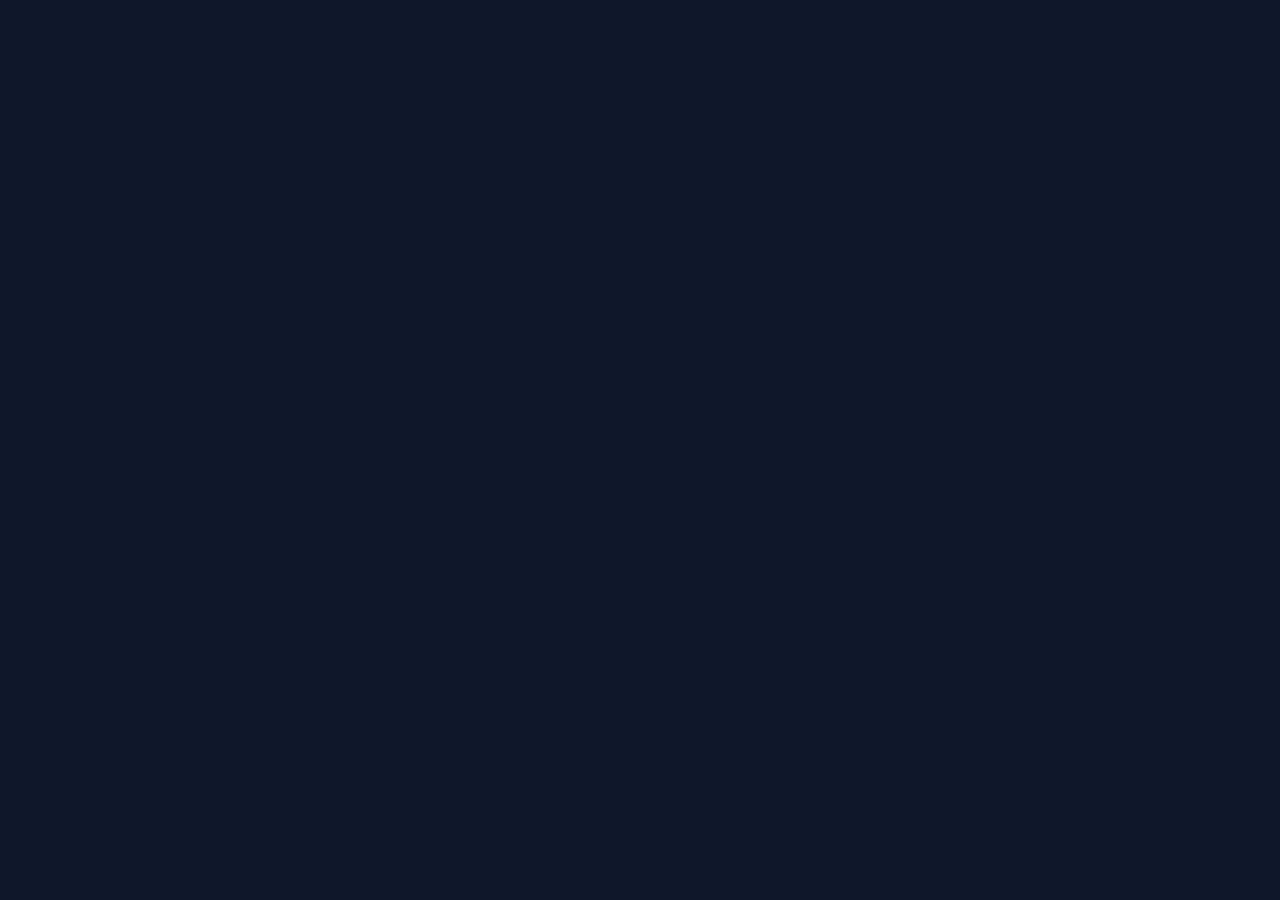
==== portal-de-noticias/index.html @ d1f11b8d "add fonts to project" ====
<!DOCTYPE html>
<html lang="pt-br">
<head>
  <link rel="preconnect" href="https://fonts.googleapis.com">
  <link rel="preconnect" href="https://fonts.gstatic.com" crossorigin>
  <meta charset="UTF-8">
  <meta name="viewport" content="width=device-width, initial-scale=1.0">
  <title>Portal de Notícias</title>
  <link rel="stylesheet" href="styles/index.css">
  <link href="https://fonts.googleapis.com/css2?family=Archivo:ital,wght@0,100..900;1,100..900&display=swap" rel="stylesheet">
</head>
<body>
</body>
</html>
---- portal-de-noticias/styles/index.css ----
@import url(global.css);
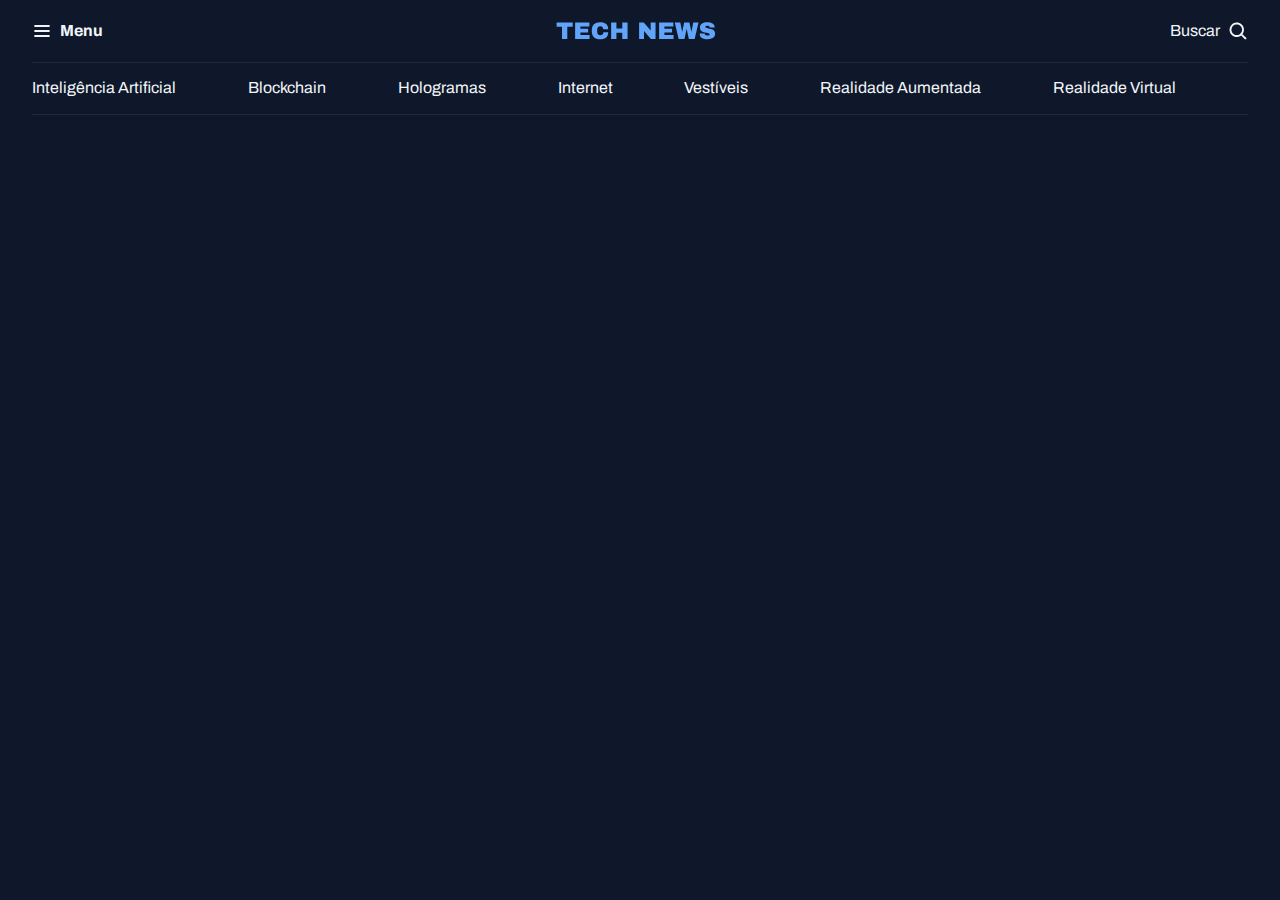
==== commit 4bf34fb7: "criar cabeçalho da aplicação" ====
--- a/portal-de-noticias/index.html
+++ b/portal-de-noticias/index.html
@@ -10,5 +10,29 @@
   <link href="https://fonts.googleapis.com/css2?family=Archivo:ital,wght@0,100..900;1,100..900&display=swap" rel="stylesheet">
 </head>
 <body>
+  <header class="container">
+    <nav id="primary" class="grid grid-flow-col">
+      <div>
+        <img src="assets/icons/list.svg" alt="ícone de menu">
+        <strong>Menu</strong>
+      </div>
+      <div>
+        <img src="assets/logo.svg" alt="TechNews Logo">
+      </div>
+      <div>
+        <span>Buscar</span>
+        <img src="assets/icons/magnifying-glass.svg" alt="ícone de lupa para pesquisa">
+      </div>
+    </nav>
+    <nav id="secondary" class="grid grid-flow-col">
+      <a href="#">Inteligência Artificial</a>
+      <a href="#">Blockchain</a>
+      <a href="#">Hologramas</a>
+      <a href="#">Internet</a>
+      <a href="#">Vestíveis</a>
+      <a href="#">Realidade Aumentada</a>
+      <a href="#">Realidade Virtual</a>
+    </nav>
+  </header>
 </body>
 </html>--- a/portal-de-noticias/styles/index.css
+++ b/portal-de-noticias/styles/index.css
@@ -1 +1,2 @@
-@import url(global.css);+@import url(global.css);
+@import url(header.css);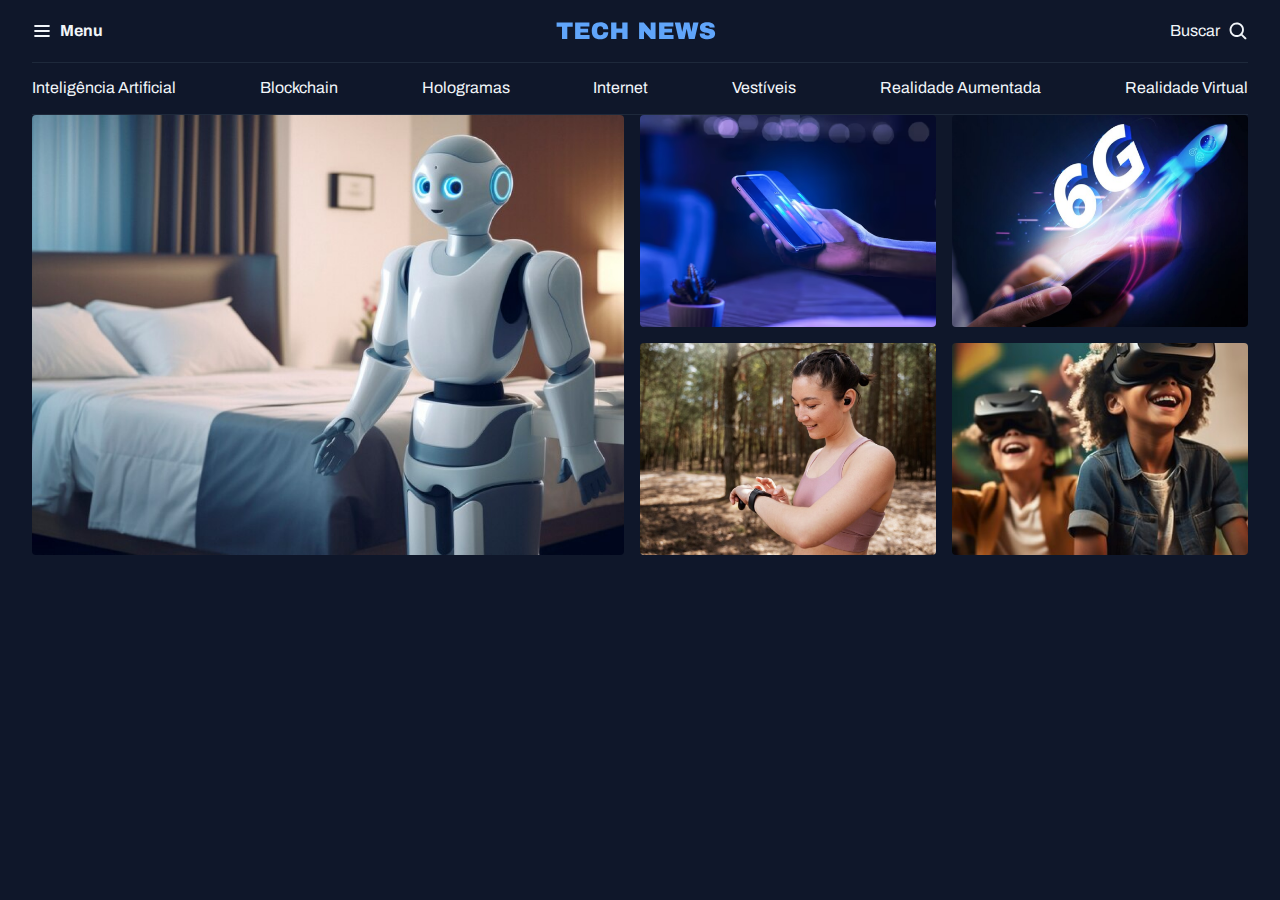
==== commit e12a063d: "structure highlights section" ====
--- a/portal-de-noticias/index.html
+++ b/portal-de-noticias/index.html
@@ -34,5 +34,26 @@
       <a href="#">Realidade Virtual</a>
     </nav>
   </header>
+  <main class="grid container">
+    <section id="featured" class="grid grid-flow-col gap-16">
+      <div>
+        <img src="assets/images/image-01.png" alt="">
+      </div>
+      <div class="grid grid-cols-2 gap-16">
+        <div>
+          <img src="assets/images/image-02.png" alt="">
+        </div>
+        <div>
+          <img src="assets/images/image-03.png" alt="">
+        </div>
+        <div>
+          <img src="assets/images/image-04.png" alt="">
+        </div>
+        <div>
+          <img src="assets/images/image-05.png" alt="">
+        </div>
+      </div>
+    </section>
+  </main>
 </body>
 </html>--- a/portal-de-noticias/styles/index.css
+++ b/portal-de-noticias/styles/index.css
@@ -1,2 +1,4 @@
 @import url(global.css);
-@import url(header.css);+@import url(utility.css);
+@import url(header.css);
+@import url(sections.css);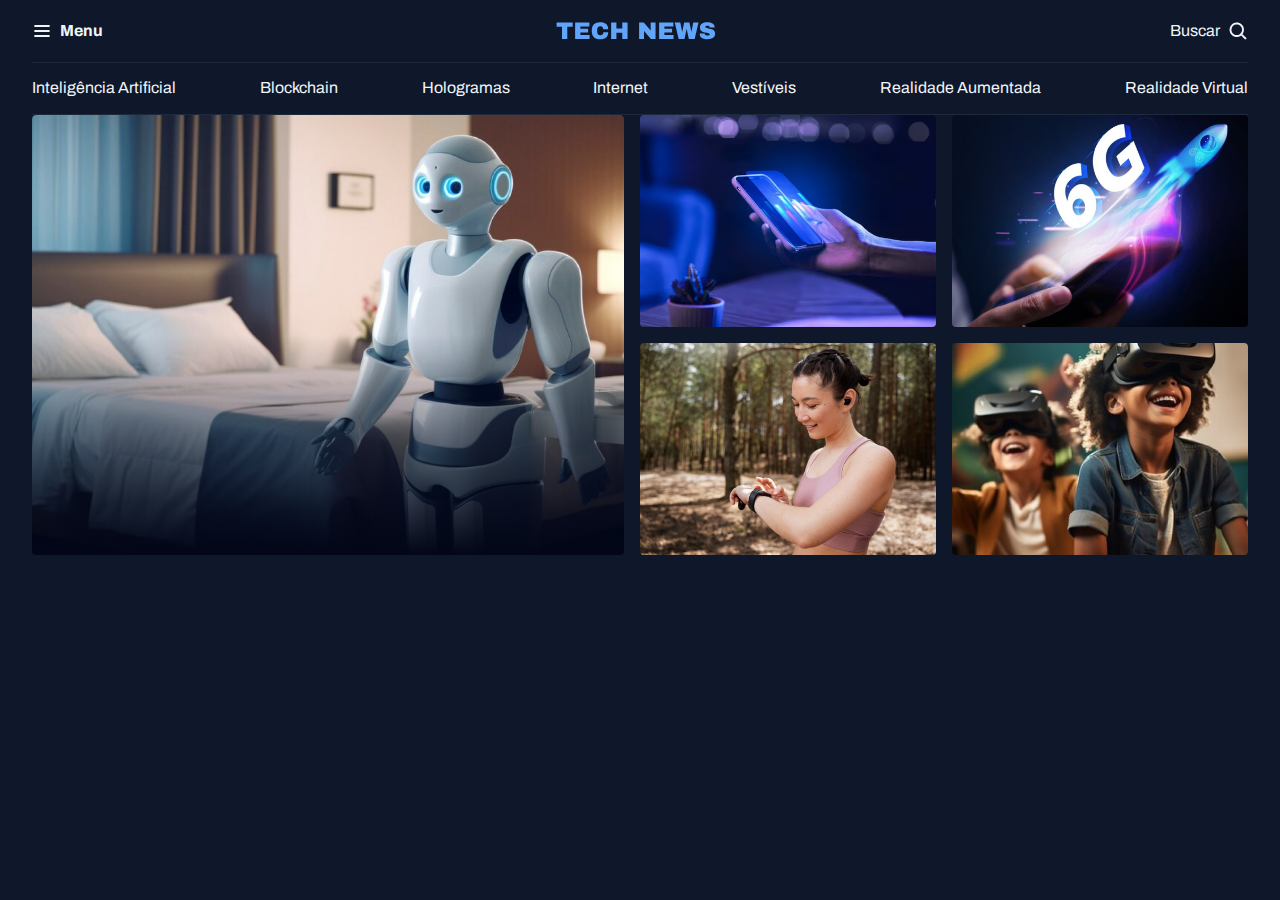
==== commit 83982ea6: "add background gradient to image" ====
--- a/portal-de-noticias/index.html
+++ b/portal-de-noticias/index.html
@@ -36,7 +36,7 @@
   </header>
   <main class="grid container">
     <section id="featured" class="grid grid-flow-col gap-16">
-      <div>
+      <div class="card">
         <img src="assets/images/image-01.png" alt="">
       </div>
       <div class="grid grid-cols-2 gap-16">
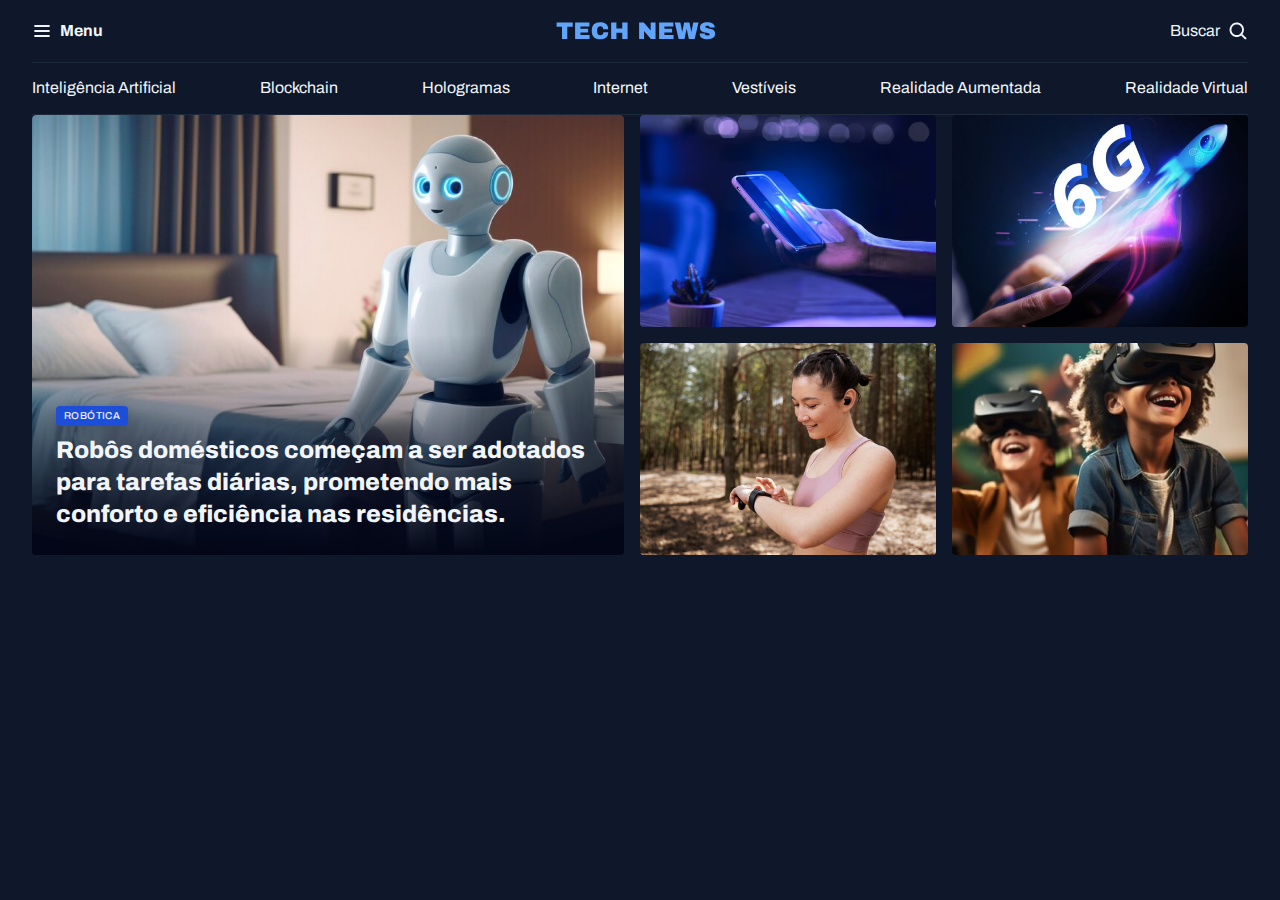
==== commit dc14ca7e: "adjust card content and add background gradient" ====
--- a/portal-de-noticias/index.html
+++ b/portal-de-noticias/index.html
@@ -38,6 +38,11 @@
     <section id="featured" class="grid grid-flow-col gap-16">
       <div class="card">
         <img src="assets/images/image-01.png" alt="">
+
+        <figcaption>
+          <span class="content-tag">robótica</span>
+          <h2 class="text-2xl">Robôs domésticos começam a ser adotados para tarefas diárias, prometendo mais conforto e eficiência nas residências.</h2>
+        </figcaption>
       </div>
       <div class="grid grid-cols-2 gap-16">
         <div>
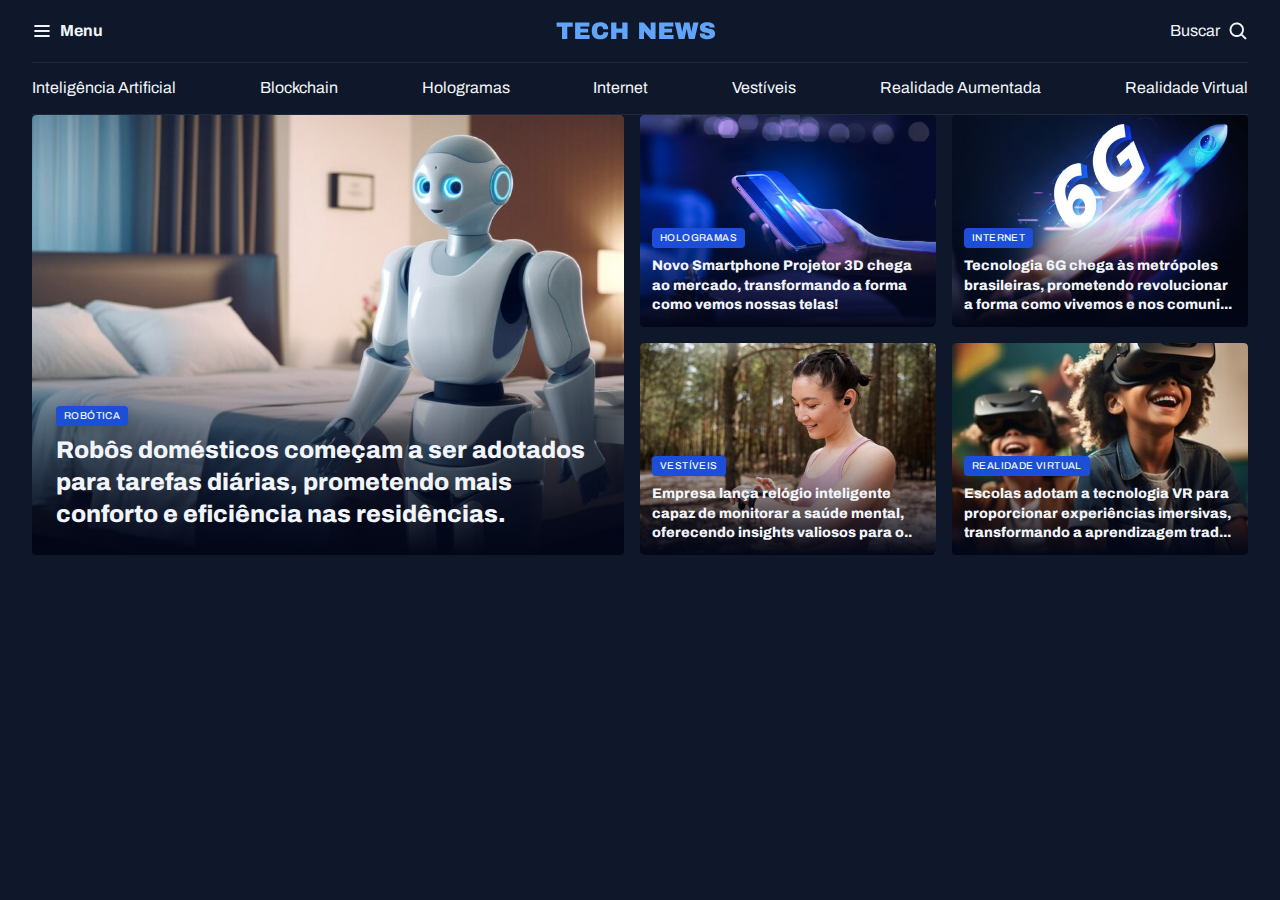
==== commit 37fa32c0: "finalize highlights section" ====
--- a/portal-de-noticias/index.html
+++ b/portal-de-noticias/index.html
@@ -36,27 +36,47 @@
   </header>
   <main class="grid container">
     <section id="featured" class="grid grid-flow-col gap-16">
-      <div class="card">
-        <img src="assets/images/image-01.png" alt="">
+      <figure class="card">
+        <img src="assets/images/image-01.png" alt="Robôs domésticos começam a ser adotados para tarefas diárias, prometendo mais conforto e eficiência nas residências.">
 
         <figcaption>
           <span class="content-tag">robótica</span>
           <h2 class="text-2xl">Robôs domésticos começam a ser adotados para tarefas diárias, prometendo mais conforto e eficiência nas residências.</h2>
         </figcaption>
-      </div>
+      </figure>
       <div class="grid grid-cols-2 gap-16">
-        <div>
-          <img src="assets/images/image-02.png" alt="">
-        </div>
-        <div>
-          <img src="assets/images/image-03.png" alt="">
-        </div>
-        <div>
+        <figure  class="card">
+          <img src="assets/images/image-02.png" alt="Novo Smartphone Projetor 3D chega ao mercado, transformando a forma como vemos nossas telas!">
+
+          <figcaption>
+            <span class="content-tag">hologramas</span>
+            <h2 class="text-lg">Novo Smartphone Projetor 3D chega ao mercado, transformando a forma como vemos nossas telas!</h2>
+          </figcaption>
+        </figure>
+        <figure  class="card">
+          <img src="assets/images/image-03.png" alt="Tecnologia 6G chega às metrópoles brasileiras, prometendo revolucionar a forma como vivemos e nos comunicamos.">
+
+          <figcaption>
+            <span class="content-tag">internet</span>
+            <h2 class="text-lg">Tecnologia 6G chega às metrópoles brasileiras, prometendo revolucionar a forma como vivemos e nos comuni...</h2>
+          </figcaption>
+        </figure>
+        <figure  class="card">
           <img src="assets/images/image-04.png" alt="">
-        </div>
-        <div>
-          <img src="assets/images/image-05.png" alt="">
-        </div>
+
+          <figcaption>
+            <span class="content-tag">vestíveis</span>
+            <h2 class="text-lg">Empresa lança relógio inteligente capaz de monitorar a saúde mental, oferecendo insights valiosos para o..</h2>
+          </figcaption>
+        </figure>
+        <figure  class="card">
+          <img src="assets/images/image-05.png" alt="Escolas adotam a tecnologia VR para proporcionar experiências imersivas, transformando a aprendizagem tradicional.">
+
+          <figcaption>
+            <span class="content-tag">realidade virtual</span>
+            <h2 class="text-lg">Escolas adotam a tecnologia VR para proporcionar experiências imersivas, transformando a aprendizagem trad...</h2>
+          </figcaption>
+        </figure>
       </div>
     </section>
   </main>
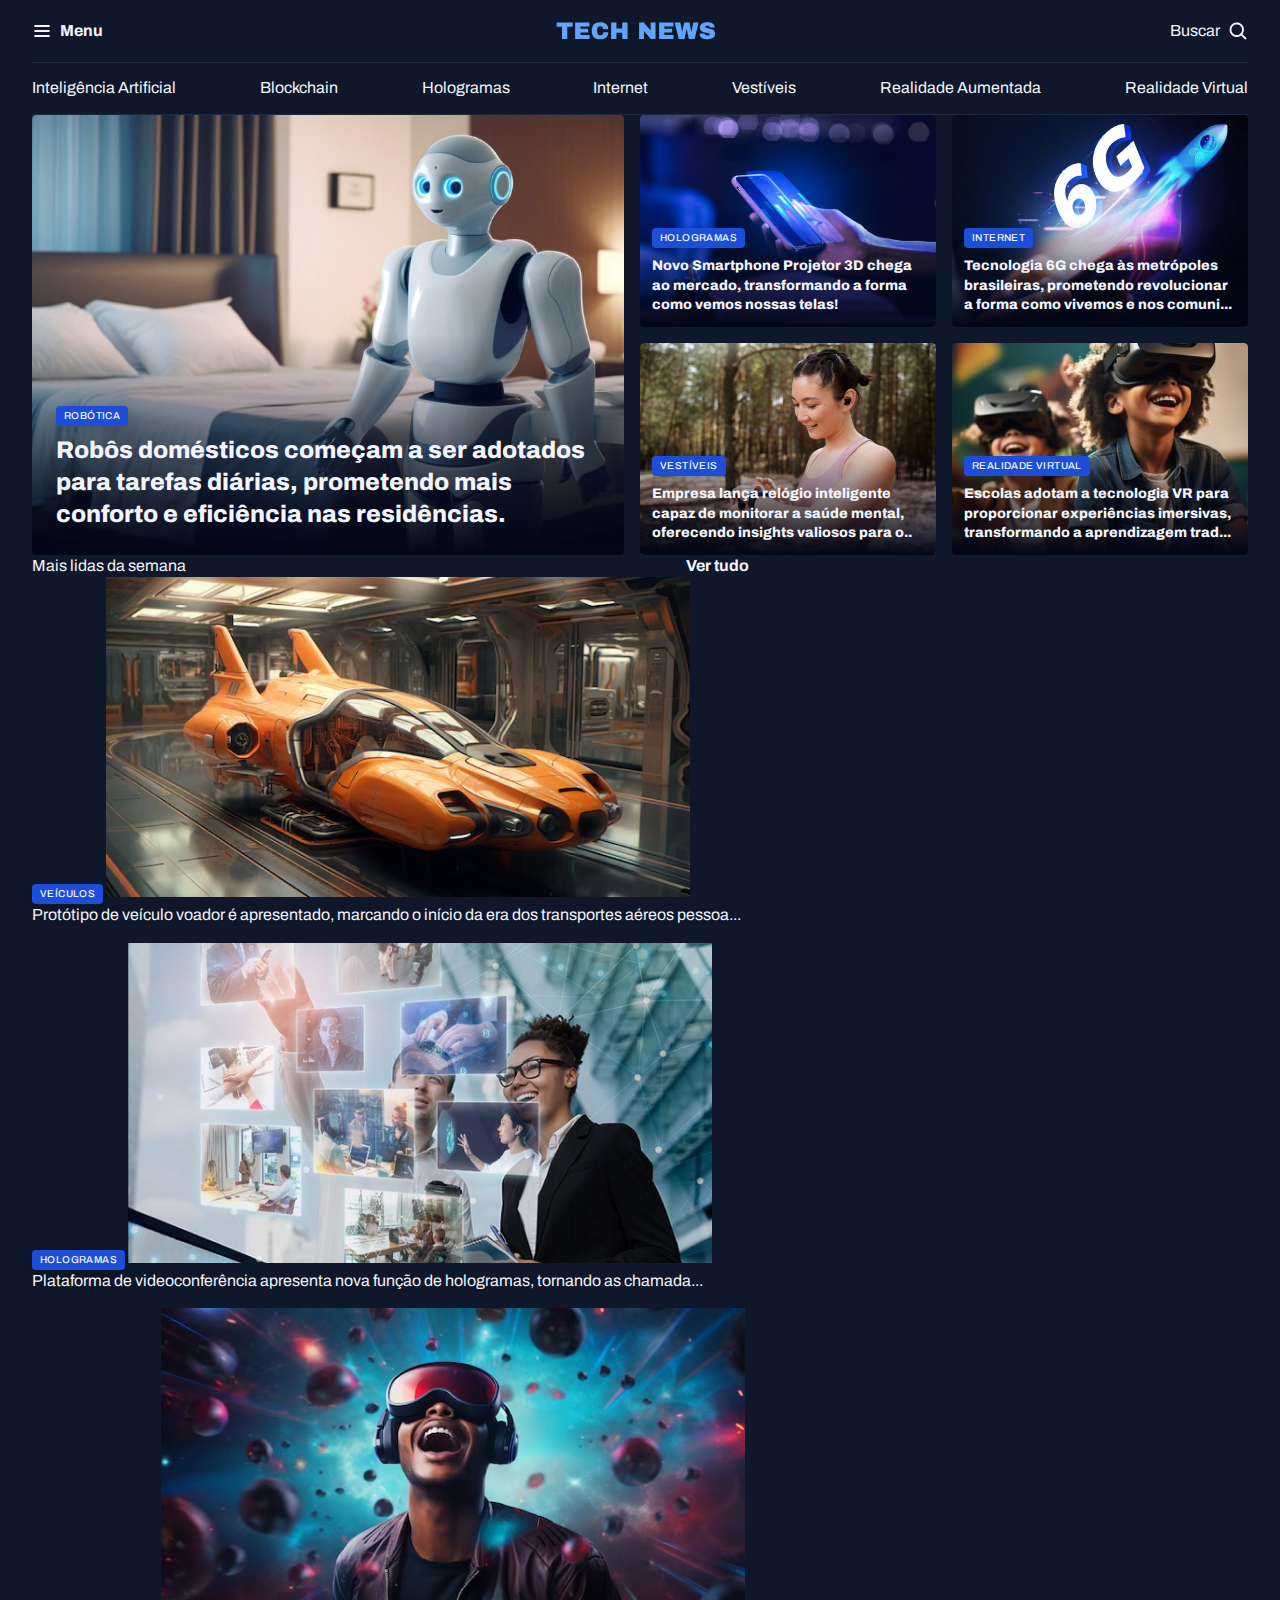
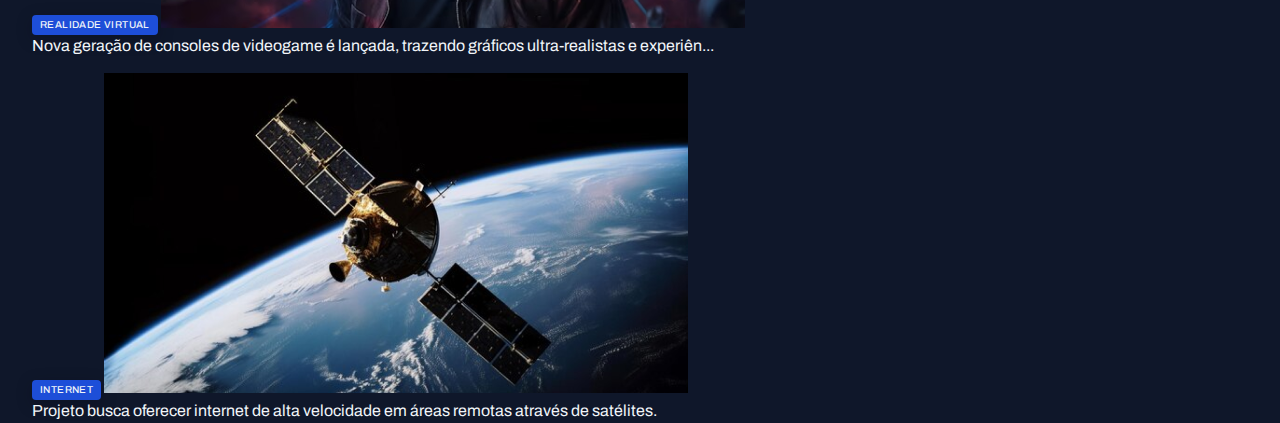
==== commit afe02c20: "structure Most Read of the Week section" ====
--- a/portal-de-noticias/index.html
+++ b/portal-de-noticias/index.html
@@ -79,6 +79,38 @@
         </figure>
       </div>
     </section>
+    <section id="weekly">
+      <header class="grid grid-flow-col">
+        <h3>Mais lidas da semana</h3>
+        <a href="#" class="grid grid-flow-col">
+          <strong>Ver tudo</strong>
+          <span></span>
+        </a>
+      </header>
+      <div class="grid gap-16">
+        <figure>
+          <span class="content-tag">veículos</span>
+          <img src="assets/images/image-06.png" alt="">
+          <p>Protótipo de veículo voador é apresentado, marcando o início da era dos transportes aéreos pessoa...</p>
+        </figure>
+        <figure>
+          <span class="content-tag">hologramas</span>
+          <img src="assets/images/image-07.png" alt="">
+          <p>Plataforma de videoconferência apresenta nova função de hologramas, tornando as chamada...</p>
+        </figure>
+        <figure>
+          <span class="content-tag">realidade virtual</span>
+          <img src="assets/images/image-08.png" alt="">
+          <p>Nova geração de consoles de videogame é lançada, trazendo gráficos ultra-realistas e experiên...</p>
+        </figure>
+        <figure>
+          <span class="content-tag">internet</span>
+          <img src="assets/images/image-09.png" alt="">
+          <p>Projeto busca oferecer internet de alta velocidade em áreas remotas através de satélites.</p>
+        </figure>
+
+      </div>
+    </section>
   </main>
 </body>
 </html>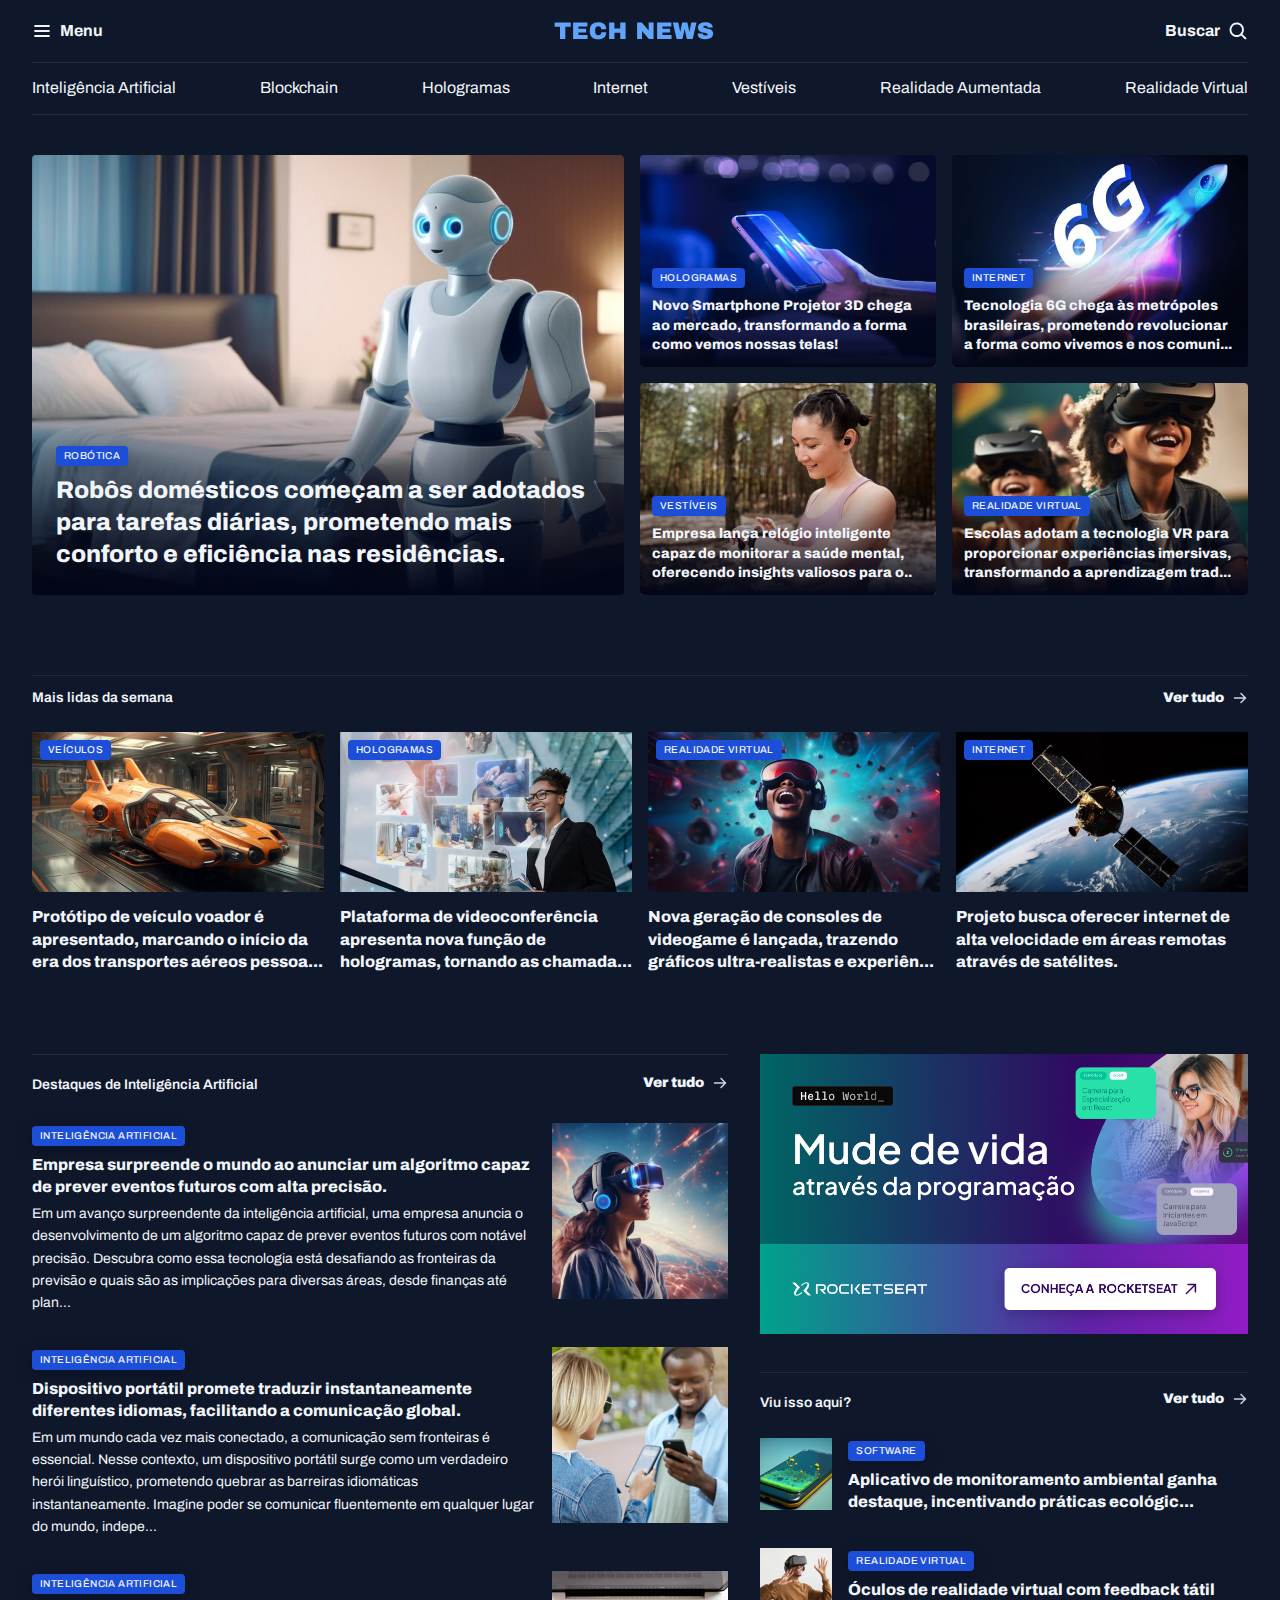
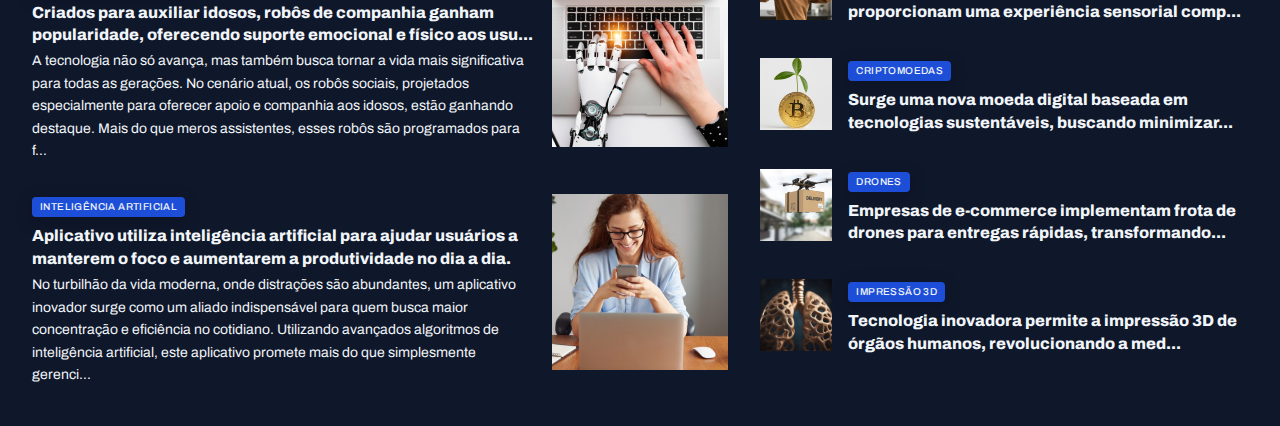
==== commit e7088f99: "finalize card styling and make adjustments" ====
--- a/portal-de-noticias/index.html
+++ b/portal-de-noticias/index.html
@@ -20,7 +20,7 @@
         <img src="assets/logo.svg" alt="TechNews Logo">
       </div>
       <div>
-        <span>Buscar</span>
+        <strong>Buscar</strong>
         <img src="assets/icons/magnifying-glass.svg" alt="ícone de lupa para pesquisa">
       </div>
     </nav>
@@ -41,7 +41,9 @@
 
         <figcaption>
           <span class="content-tag">robótica</span>
-          <h2 class="text-2xl">Robôs domésticos começam a ser adotados para tarefas diárias, prometendo mais conforto e eficiência nas residências.</h2>
+          <h2 class="text-2xl">
+            Robôs domésticos começam a ser adotados para tarefas diárias, prometendo mais conforto e eficiência nas residências.
+          </h2>
         </figcaption>
       </figure>
       <div class="grid grid-cols-2 gap-16">
@@ -50,7 +52,9 @@
 
           <figcaption>
             <span class="content-tag">hologramas</span>
-            <h2 class="text-lg">Novo Smartphone Projetor 3D chega ao mercado, transformando a forma como vemos nossas telas!</h2>
+            <h2 class="text-lg">
+              Novo Smartphone Projetor 3D chega ao mercado, transformando a forma como vemos nossas telas!
+            </h2>
           </figcaption>
         </figure>
         <figure  class="card">
@@ -58,15 +62,19 @@
 
           <figcaption>
             <span class="content-tag">internet</span>
-            <h2 class="text-lg">Tecnologia 6G chega às metrópoles brasileiras, prometendo revolucionar a forma como vivemos e nos comuni...</h2>
-          </figcaption>
-        </figure>
-        <figure  class="card">
-          <img src="assets/images/image-04.png" alt="">
+            <h2 class="text-lg">
+              Tecnologia 6G chega às metrópoles brasileiras, prometendo revolucionar a forma como vivemos e nos comuni...
+            </h2>
+          </figcaption>
+        </figure>
+        <figure  class="card">
+          <img src="assets/images/image-04.png" alt="Empresa lança relógio inteligente capaz de monitorar a saúde mental, oferecendo insights valiosos para o bem-estar pessoal.">
 
           <figcaption>
             <span class="content-tag">vestíveis</span>
-            <h2 class="text-lg">Empresa lança relógio inteligente capaz de monitorar a saúde mental, oferecendo insights valiosos para o..</h2>
+            <h2 class="text-lg">
+              Empresa lança relógio inteligente capaz de monitorar a saúde mental, oferecendo insights valiosos para o..
+            </h2>
           </figcaption>
         </figure>
         <figure  class="card">
@@ -74,7 +82,9 @@
 
           <figcaption>
             <span class="content-tag">realidade virtual</span>
-            <h2 class="text-lg">Escolas adotam a tecnologia VR para proporcionar experiências imersivas, transformando a aprendizagem trad...</h2>
+            <h2 class="text-lg">
+              Escolas adotam a tecnologia VR para proporcionar experiências imersivas, transformando a aprendizagem trad...
+            </h2>
           </figcaption>
         </figure>
       </div>
@@ -108,9 +118,146 @@
           <img src="assets/images/image-09.png" alt="">
           <p>Projeto busca oferecer internet de alta velocidade em áreas remotas através de satélites.</p>
         </figure>
-
       </div>
     </section>
+    <section id="ai">
+      <header class="grid grid-flow-col">
+        <h3>Destaques de Inteligência Artificial</h3>
+        <a href="#" class="grid grid-flow-col">
+          <strong>Ver tudo</strong>
+          <span></span>
+        </a>
+      </header>
+      <div class="grid gap-32">
+        <article class="grid grid-flow-col gap-16">
+          <div>
+            <span class="content-tag">Inteligência Artificial</span>
+            <h3 class="text-xl">
+              Empresa surpreende o mundo ao anunciar um algoritmo capaz de prever eventos futuros com alta precisão.
+            </h3>
+            <p class="text-sm">
+              Em um avanço surpreendente da inteligência artificial, uma empresa anuncia o desenvolvimento de um algoritmo capaz de prever eventos futuros com notável precisão. Descubra como essa tecnologia está desafiando as fronteiras da previsão e quais são as implicações para diversas áreas, desde finanças até plan...
+            </p>
+          </div>
+          <div>
+            <img src="assets/images/image-10.png" alt="">
+          </div>
+        </article>
+        <article class="grid grid-flow-col gap-16">
+          <div>
+            <span class="content-tag">Inteligência Artificial</span>
+            <h3 class="text-xl">
+              Dispositivo portátil promete traduzir instantaneamente diferentes idiomas, facilitando a comunicação global.
+            </h3>
+            <p class="text-sm">
+              Em um mundo cada vez mais conectado, a comunicação sem fronteiras é essencial. Nesse contexto, um dispositivo portátil surge como um verdadeiro herói linguístico, prometendo quebrar as barreiras idiomáticas instantaneamente. Imagine poder se comunicar fluentemente em qualquer lugar do mundo, indepe...
+            </p>
+          </div>
+          <div>
+            <img src="assets/images/image-11.png" alt="">
+          </div>
+        </article>
+        <article class="grid grid-flow-col gap-16">
+          <div>
+            <span class="content-tag">Inteligência Artificial</span>
+            <h3 class="text-xl">
+              Criados para auxiliar idosos, robôs de companhia ganham popularidade, oferecendo suporte emocional e físico aos usu...
+            </h3>
+            <p class="text-sm">
+              A tecnologia não só avança, mas também busca tornar a vida mais significativa para todas as gerações. No cenário atual, os robôs sociais, projetados especialmente para oferecer apoio e companhia aos idosos, estão ganhando destaque. Mais do que meros assistentes, esses robôs são programados para f...
+            </p>
+          </div>
+          <div>
+            <img src="assets/images/image-12.png" alt="">
+          </div>
+        </article>
+        <article class="grid grid-flow-col gap-16">
+          <div>
+            <span class="content-tag">Inteligência Artificial</span>
+            <h3 class="text-xl">
+              Aplicativo utiliza inteligência artificial para ajudar usuários a manterem o foco e aumentarem a produtividade no dia a dia.
+            </h3>
+            <p class="text-sm">
+              No turbilhão da vida moderna, onde distrações são abundantes, um aplicativo inovador surge como um aliado indispensável para quem busca maior concentração e eficiência no cotidiano. Utilizando avançados algoritmos de inteligência artificial, este aplicativo promete mais do que simplesmente gerenci...
+            </p>
+          </div>
+          <div>
+            <img src="assets/images/image-13.png" alt="">
+          </div>
+        </article>
+      </div>
+    </section>
+    <aside>
+      <div id="ads">
+        <img src="assets/ads.png" alt="">
+      </div>
+      <section id="more">
+        <header class="grid grid-flow-col">
+          <h3>Viu isso aqui?</h3>
+          <a href="#" class="grid grid-flow-col">
+            <strong>Ver tudo</strong>
+            <span></span>
+          </a>
+        </header>
+        <div class="grid gap-32">
+          <article class="grid grid-flow-col gap-16">
+            <div>
+              <img src="assets/images/image-14.png" alt="Aplicativo de monitoramento ambiental ganha destaque, incentivando práticas ecológicas e promovendo a conscientização.">
+            </div>
+            <div>
+              <span class="content-tag">Software</span>
+              <h3 class="text-xl">
+                Aplicativo de monitoramento ambiental ganha destaque, incentivando práticas ecológic...
+              </h3>
+            </div>
+          </article>
+          <article class="grid grid-flow-col gap-16">
+            <div>
+              <img src="assets/images/image-15.png" alt="Óculos de realidade virtual com feedback tátil proporcionam uma experiência sensorial completa, imergindo usuários em ambientes digitais.">
+            </div>
+            <div>
+              <span class="content-tag">Realidade virtual</span>
+              <h3 class="text-xl">
+                Óculos de realidade virtual com feedback tátil proporcionam uma experiência sensorial comp...
+              </h3>
+            </div>
+          </article>
+          <article class="grid grid-flow-col gap-16">
+            <div>
+              <img src="assets/images/image-16.png" alt="Surge uma nova moeda digital baseada em tecnologias sustentáveis, buscando minimizar o impacto ambiental associado à mineração de criptomoedas.">
+            </div>
+            <div>
+              <span class="content-tag">criptomoedas</span>
+              <h3 class="text-xl">
+                Surge uma nova moeda digital baseada em tecnologias sustentáveis, buscando minimizar...
+              </h3>
+            </div>
+          </article>
+          <article class="grid grid-flow-col gap-16">
+            <div>
+              <img src="assets/images/image-17.png" alt="Empresas de e-commerce implementam frota de drones para entregas rápidas, transformando o cenário do comércio online.">
+            </div>
+            <div>
+              <span class="content-tag">Drones</span>
+              <h3 class="text-xl">
+                Empresas de e-commerce implementam frota de drones para entregas rápidas, transformando...
+              </h3>
+            </div>
+          </article>
+          <article class="grid grid-flow-col gap-16">
+            <div>
+              <img src="assets/images/image-18.png" alt="Tecnologia inovadora permite a impressão 3D de órgãos humanos, revolucionando a medicina e a lista de espera por transplantes.">
+            </div>
+            <div>
+              <span class="content-tag">Impressão 3D</span>
+              <h3 class="text-xl">
+                Tecnologia inovadora permite a impressão 3D de órgãos humanos, revolucionando a med...
+              </h3>
+            </div>
+          </article>
+        </div>
+      </section>
+    </aside>
   </main>
 </body>
 </html>